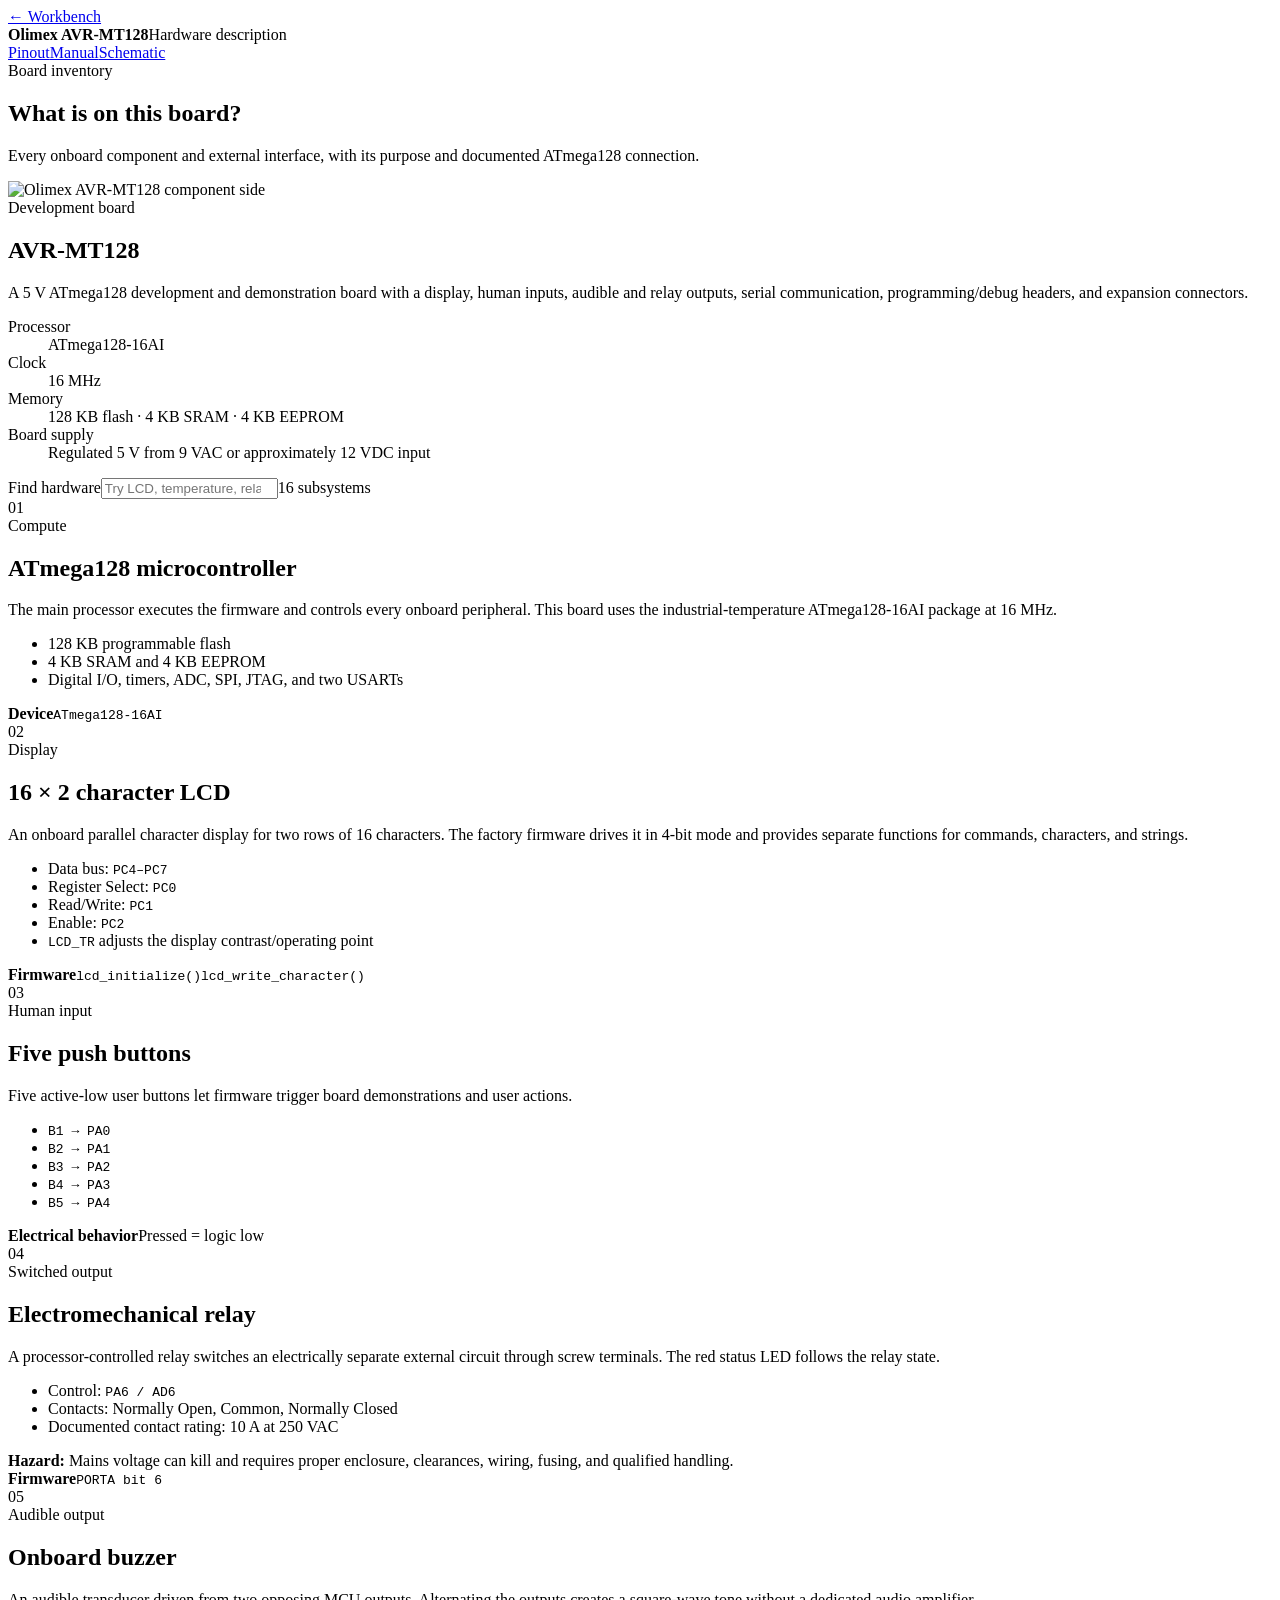
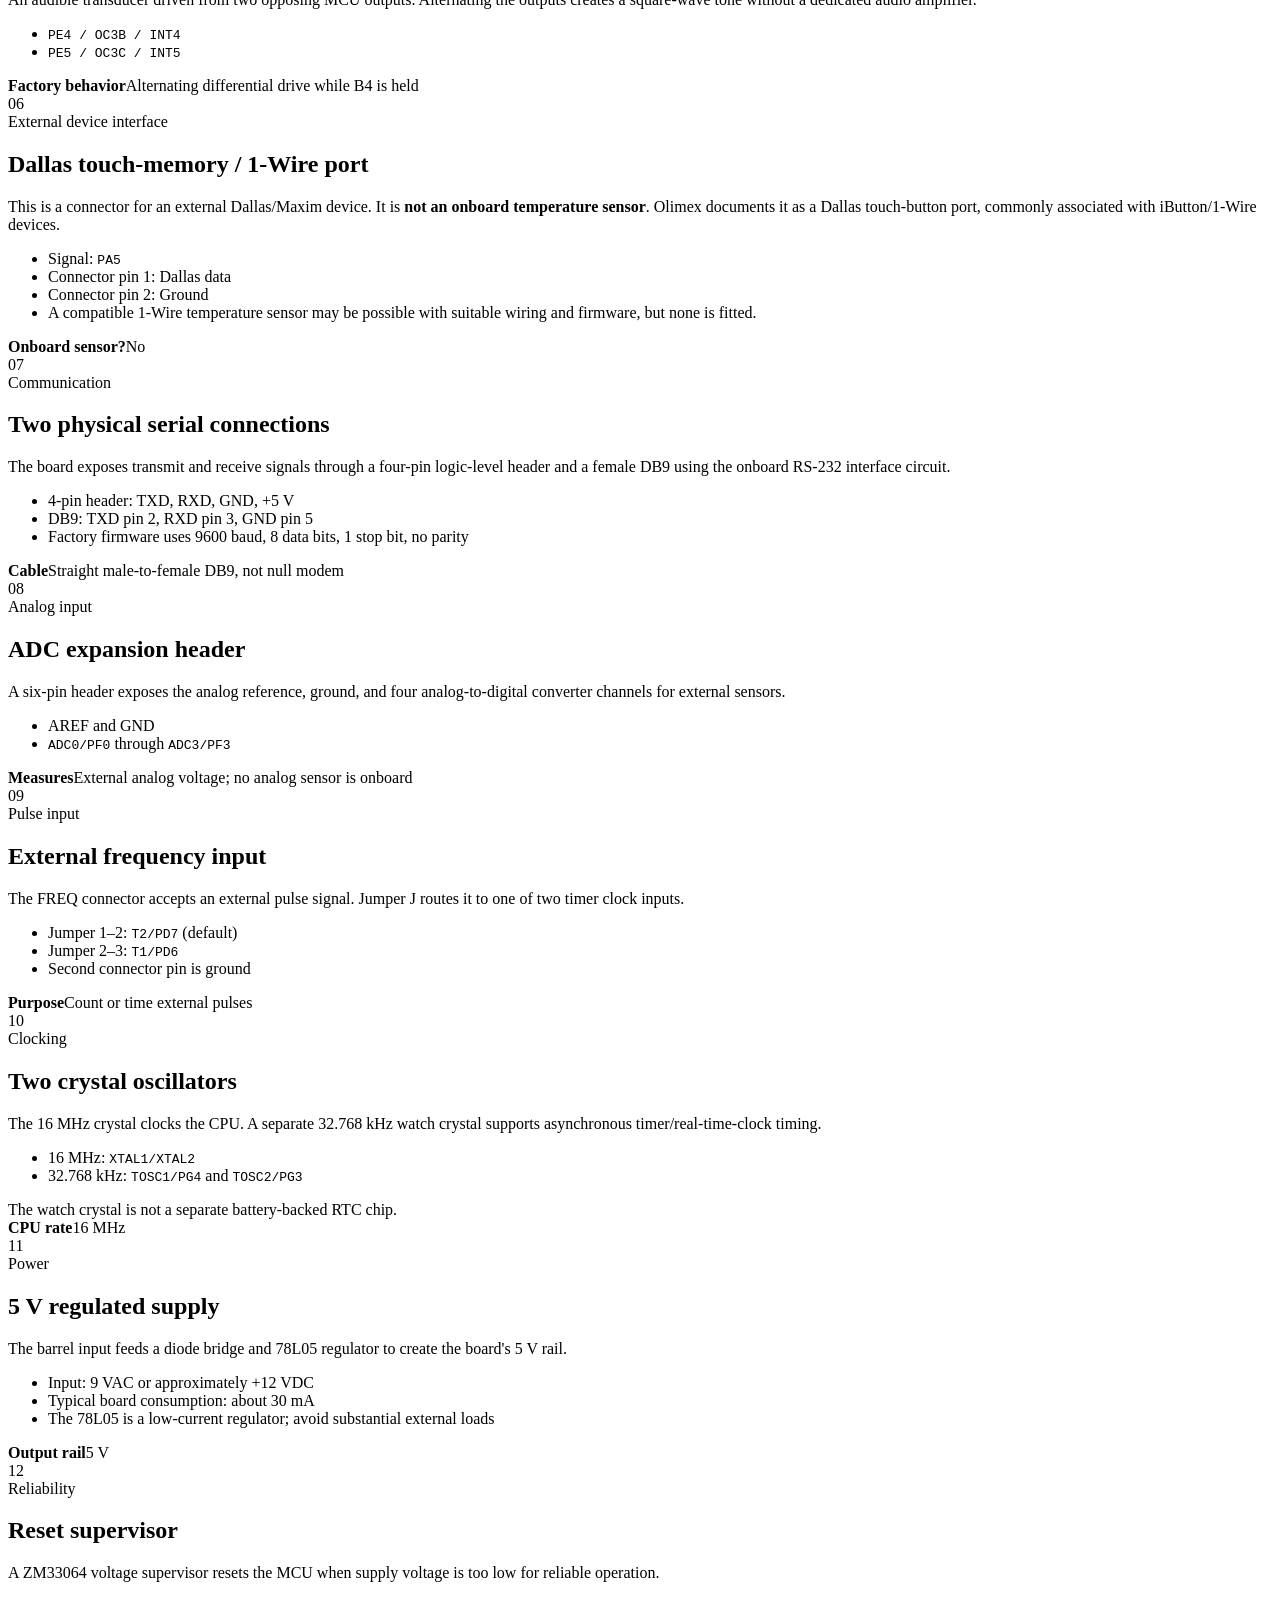
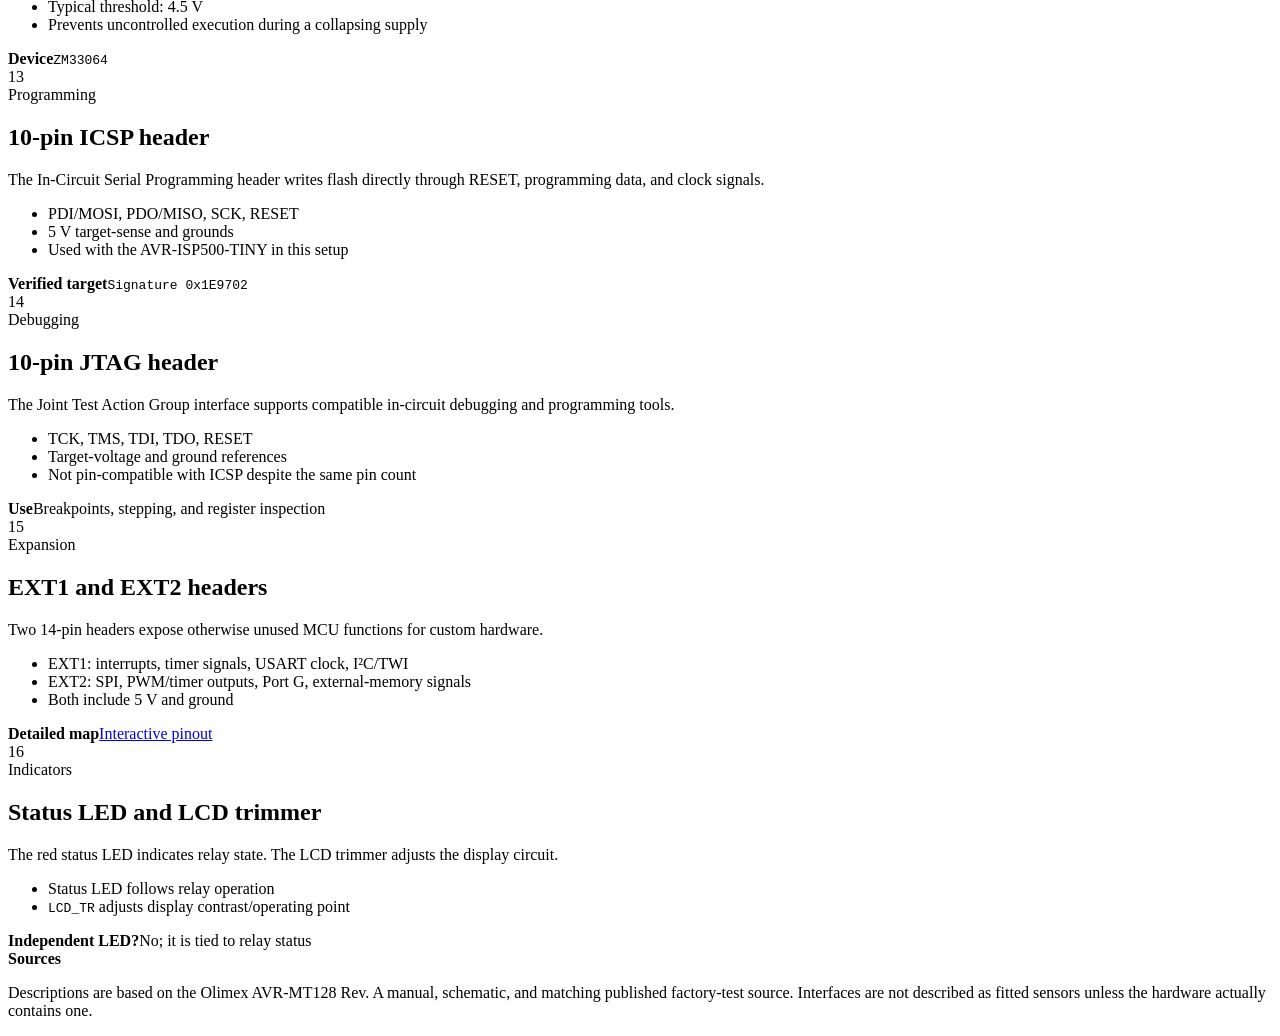
==== web-ide/static/descriptions/avr-mt128.html @ 9b322528 "Initial player piano controller release" ====
<!doctype html>
<html lang="en">
<head>
  <meta charset="utf-8">
  <meta name="viewport" content="width=device-width, initial-scale=1">
  <title>Olimex AVR-MT128 Hardware Description</title>
  <link rel="stylesheet" href="/descriptions/description.css">
</head>
<body>
  <header class="description-bar">
    <a href="/">← Workbench</a>
    <div><strong>Olimex AVR-MT128</strong><span>Hardware description</span></div>
    <nav><a href="/pinouts/avr-mt128.html">Pinout</a><a href="/docs-html/olimex-avr-mt128-manual/page-001.html">Manual</a><a href="/docs-html/olimex-avr-mt128-schematic/page-001.html">Schematic</a></nav>
  </header>
  <main>
    <section class="description-intro">
      <div><span class="eyebrow">Board inventory</span><h1>What is on this board?</h1></div>
      <p>Every onboard component and external interface, with its purpose and documented ATmega128 connection.</p>
    </section>
    <section class="overview">
      <div class="board-photo"><img src="/images/avr-mt128-rear.jpg" alt="Olimex AVR-MT128 component side"></div>
      <div class="overview-copy"><span class="type-label">Development board</span><h2>AVR-MT128</h2><p>A 5 V ATmega128 development and demonstration board with a display, human inputs, audible and relay outputs, serial communication, programming/debug headers, and expansion connectors.</p><dl><div><dt>Processor</dt><dd>ATmega128-16AI</dd></div><div><dt>Clock</dt><dd>16 MHz</dd></div><div><dt>Memory</dt><dd>128 KB flash · 4 KB SRAM · 4 KB EEPROM</dd></div><div><dt>Board supply</dt><dd>Regulated 5 V from 9 VAC or approximately 12 VDC input</dd></div></dl></div>
    </section>
    <section class="filter-bar"><label for="featureSearch">Find hardware</label><input id="featureSearch" type="search" placeholder="Try LCD, temperature, relay, serial, clock…"><span id="resultCount">16 subsystems</span></section>
    <section class="hardware-sections">
      <article class="hardware-card featured" data-search="processor cpu microcontroller atmega128 memory flash ram eeprom gpio"><div class="card-number">01</div><div class="card-copy"><span class="category">Compute</span><h2>ATmega128 microcontroller</h2><p>The main processor executes the firmware and controls every onboard peripheral. This board uses the industrial-temperature ATmega128-16AI package at 16 MHz.</p><ul><li>128 KB programmable flash</li><li>4 KB SRAM and 4 KB EEPROM</li><li>Digital I/O, timers, ADC, SPI, JTAG, and two USARTs</li></ul></div><div class="connection"><strong>Device</strong><code>ATmega128-16AI</code></div></article>
      <article class="hardware-card featured" data-search="lcd display screen 16x2 character text contrast backlight port c"><div class="card-number">02</div><div class="card-copy"><span class="category">Display</span><h2>16 × 2 character LCD</h2><p>An onboard parallel character display for two rows of 16 characters. The factory firmware drives it in 4-bit mode and provides separate functions for commands, characters, and strings.</p><ul><li>Data bus: <code>PC4–PC7</code></li><li>Register Select: <code>PC0</code></li><li>Read/Write: <code>PC1</code></li><li>Enable: <code>PC2</code></li><li><code>LCD_TR</code> adjusts the display contrast/operating point</li></ul></div><div class="connection"><strong>Firmware</strong><code>lcd_initialize()</code><code>lcd_write_character()</code></div></article>
      <article class="hardware-card" data-search="buttons push button keys input b1 b2 b3 b4 b5 active low port a"><div class="card-number">03</div><div class="card-copy"><span class="category">Human input</span><h2>Five push buttons</h2><p>Five active-low user buttons let firmware trigger board demonstrations and user actions.</p><ul><li><code>B1 → PA0</code></li><li><code>B2 → PA1</code></li><li><code>B3 → PA2</code></li><li><code>B4 → PA3</code></li><li><code>B5 → PA4</code></li></ul></div><div class="connection"><strong>Electrical behavior</strong><span>Pressed = logic low</span></div></article>
      <article class="hardware-card featured" data-search="relay switch output load normally open normally closed common no nc 10a 250vac led"><div class="card-number">04</div><div class="card-copy"><span class="category">Switched output</span><h2>Electromechanical relay</h2><p>A processor-controlled relay switches an electrically separate external circuit through screw terminals. The red status LED follows the relay state.</p><ul><li>Control: <code>PA6 / AD6</code></li><li>Contacts: Normally Open, Common, Normally Closed</li><li>Documented contact rating: 10 A at 250 VAC</li></ul><div class="safety"><strong>Hazard:</strong> Mains voltage can kill and requires proper enclosure, clearances, wiring, fusing, and qualified handling.</div></div><div class="connection"><strong>Firmware</strong><code>PORTA bit 6</code></div></article>
      <article class="hardware-card" data-search="buzzer sound audio tone piezo alarm pe4 pe5 oc3b oc3c"><div class="card-number">05</div><div class="card-copy"><span class="category">Audible output</span><h2>Onboard buzzer</h2><p>An audible transducer driven from two opposing MCU outputs. Alternating the outputs creates a square-wave tone without a dedicated audio amplifier.</p><ul><li><code>PE4 / OC3B / INT4</code></li><li><code>PE5 / OC3C / INT5</code></li></ul></div><div class="connection"><strong>Factory behavior</strong><span>Alternating differential drive while B4 is held</span></div></article>
      <article class="hardware-card correction" data-search="dallas one wire 1-wire ibutton touch memory temperature sensor ds18b20 pa5 connector not onboard"><div class="card-number">06</div><div class="card-copy"><span class="category">External device interface</span><h2>Dallas touch-memory / 1-Wire port</h2><p>This is a connector for an external Dallas/Maxim device. It is <strong>not an onboard temperature sensor</strong>. Olimex documents it as a Dallas touch-button port, commonly associated with iButton/1-Wire devices.</p><ul><li>Signal: <code>PA5</code></li><li>Connector pin 1: Dallas data</li><li>Connector pin 2: Ground</li><li>A compatible 1-Wire temperature sensor may be possible with suitable wiring and firmware, but none is fitted.</li></ul></div><div class="connection"><strong>Onboard sensor?</strong><span>No</span></div></article>
      <article class="hardware-card" data-search="serial rs232 uart usart db9 ttl tx rx communication computer 9600"><div class="card-number">07</div><div class="card-copy"><span class="category">Communication</span><h2>Two physical serial connections</h2><p>The board exposes transmit and receive signals through a four-pin logic-level header and a female DB9 using the onboard RS-232 interface circuit.</p><ul><li>4-pin header: TXD, RXD, GND, +5 V</li><li>DB9: TXD pin 2, RXD pin 3, GND pin 5</li><li>Factory firmware uses 9600 baud, 8 data bits, 1 stop bit, no parity</li></ul></div><div class="connection"><strong>Cable</strong><span>Straight male-to-female DB9, not null modem</span></div></article>
      <article class="hardware-card" data-search="adc analog digital converter aref inputs adc0 adc1 adc2 adc3 voltage measurement sensor"><div class="card-number">08</div><div class="card-copy"><span class="category">Analog input</span><h2>ADC expansion header</h2><p>A six-pin header exposes the analog reference, ground, and four analog-to-digital converter channels for external sensors.</p><ul><li>AREF and GND</li><li><code>ADC0/PF0</code> through <code>ADC3/PF3</code></li></ul></div><div class="connection"><strong>Measures</strong><span>External analog voltage; no analog sensor is onboard</span></div></article>
      <article class="hardware-card" data-search="frequency input counter pulse t1 t2 pd6 pd7 jumper j timer"><div class="card-number">09</div><div class="card-copy"><span class="category">Pulse input</span><h2>External frequency input</h2><p>The FREQ connector accepts an external pulse signal. Jumper J routes it to one of two timer clock inputs.</p><ul><li>Jumper 1–2: <code>T2/PD7</code> (default)</li><li>Jumper 2–3: <code>T1/PD6</code></li><li>Second connector pin is ground</li></ul></div><div class="connection"><strong>Purpose</strong><span>Count or time external pulses</span></div></article>
      <article class="hardware-card" data-search="clock crystal oscillator 16 mhz 32768 hz rtc real time timer async"><div class="card-number">10</div><div class="card-copy"><span class="category">Clocking</span><h2>Two crystal oscillators</h2><p>The 16 MHz crystal clocks the CPU. A separate 32.768 kHz watch crystal supports asynchronous timer/real-time-clock timing.</p><ul><li>16 MHz: <code>XTAL1/XTAL2</code></li><li>32.768 kHz: <code>TOSC1/PG4</code> and <code>TOSC2/PG3</code></li></ul><div class="note">The watch crystal is not a separate battery-backed RTC chip.</div></div><div class="connection"><strong>CPU rate</strong><span>16 MHz</span></div></article>
      <article class="hardware-card" data-search="power supply regulator 78l05 bridge rectifier 9vac 12vdc jack 5v current reset brownout"><div class="card-number">11</div><div class="card-copy"><span class="category">Power</span><h2>5 V regulated supply</h2><p>The barrel input feeds a diode bridge and 78L05 regulator to create the board's 5 V rail.</p><ul><li>Input: 9 VAC or approximately +12 VDC</li><li>Typical board consumption: about 30 mA</li><li>The 78L05 is a low-current regulator; avoid substantial external loads</li></ul></div><div class="connection"><strong>Output rail</strong><span>5 V</span></div></article>
      <article class="hardware-card" data-search="reset supervisor zm33064 brownout threshold 4.5v restart"><div class="card-number">12</div><div class="card-copy"><span class="category">Reliability</span><h2>Reset supervisor</h2><p>A ZM33064 voltage supervisor resets the MCU when supply voltage is too low for reliable operation.</p><ul><li>Typical threshold: 4.5 V</li><li>Prevents uncontrolled execution during a collapsing supply</li></ul></div><div class="connection"><strong>Device</strong><code>ZM33064</code></div></article>
      <article class="hardware-card" data-search="icsp isp programming flash programmer mosi miso sck reset 10 pin"><div class="card-number">13</div><div class="card-copy"><span class="category">Programming</span><h2>10-pin ICSP header</h2><p>The In-Circuit Serial Programming header writes flash directly through RESET, programming data, and clock signals.</p><ul><li>PDI/MOSI, PDO/MISO, SCK, RESET</li><li>5 V target-sense and grounds</li><li>Used with the AVR-ISP500-TINY in this setup</li></ul></div><div class="connection"><strong>Verified target</strong><code>Signature 0x1E9702</code></div></article>
      <article class="hardware-card" data-search="jtag debugger debug programming tck tms tdi tdo breakpoint 10 pin"><div class="card-number">14</div><div class="card-copy"><span class="category">Debugging</span><h2>10-pin JTAG header</h2><p>The Joint Test Action Group interface supports compatible in-circuit debugging and programming tools.</p><ul><li>TCK, TMS, TDI, TDO, RESET</li><li>Target-voltage and ground references</li><li>Not pin-compatible with ICSP despite the same pin count</li></ul></div><div class="connection"><strong>Use</strong><span>Breakpoints, stepping, and register inspection</span></div></article>
      <article class="hardware-card" data-search="extension headers ext1 ext2 gpio spi i2c timer pwm external memory unused pins"><div class="card-number">15</div><div class="card-copy"><span class="category">Expansion</span><h2>EXT1 and EXT2 headers</h2><p>Two 14-pin headers expose otherwise unused MCU functions for custom hardware.</p><ul><li>EXT1: interrupts, timer signals, USART clock, I²C/TWI</li><li>EXT2: SPI, PWM/timer outputs, Port G, external-memory signals</li><li>Both include 5 V and ground</li></ul></div><div class="connection"><strong>Detailed map</strong><a href="/pinouts/avr-mt128.html#ext1">Interactive pinout</a></div></article>
      <article class="hardware-card" data-search="led status red relay indicator lcd trimmer visual output"><div class="card-number">16</div><div class="card-copy"><span class="category">Indicators</span><h2>Status LED and LCD trimmer</h2><p>The red status LED indicates relay state. The LCD trimmer adjusts the display circuit.</p><ul><li>Status LED follows relay operation</li><li><code>LCD_TR</code> adjusts display contrast/operating point</li></ul></div><div class="connection"><strong>Independent LED?</strong><span>No; it is tied to relay status</span></div></article>
    </section>
    <section class="source-note"><strong>Sources</strong><p>Descriptions are based on the Olimex AVR-MT128 Rev. A manual, schematic, and matching published factory-test source. Interfaces are not described as fitted sensors unless the hardware actually contains one.</p></section>
  </main>
  <script src="/descriptions/description.js"></script>
</body>
</html>
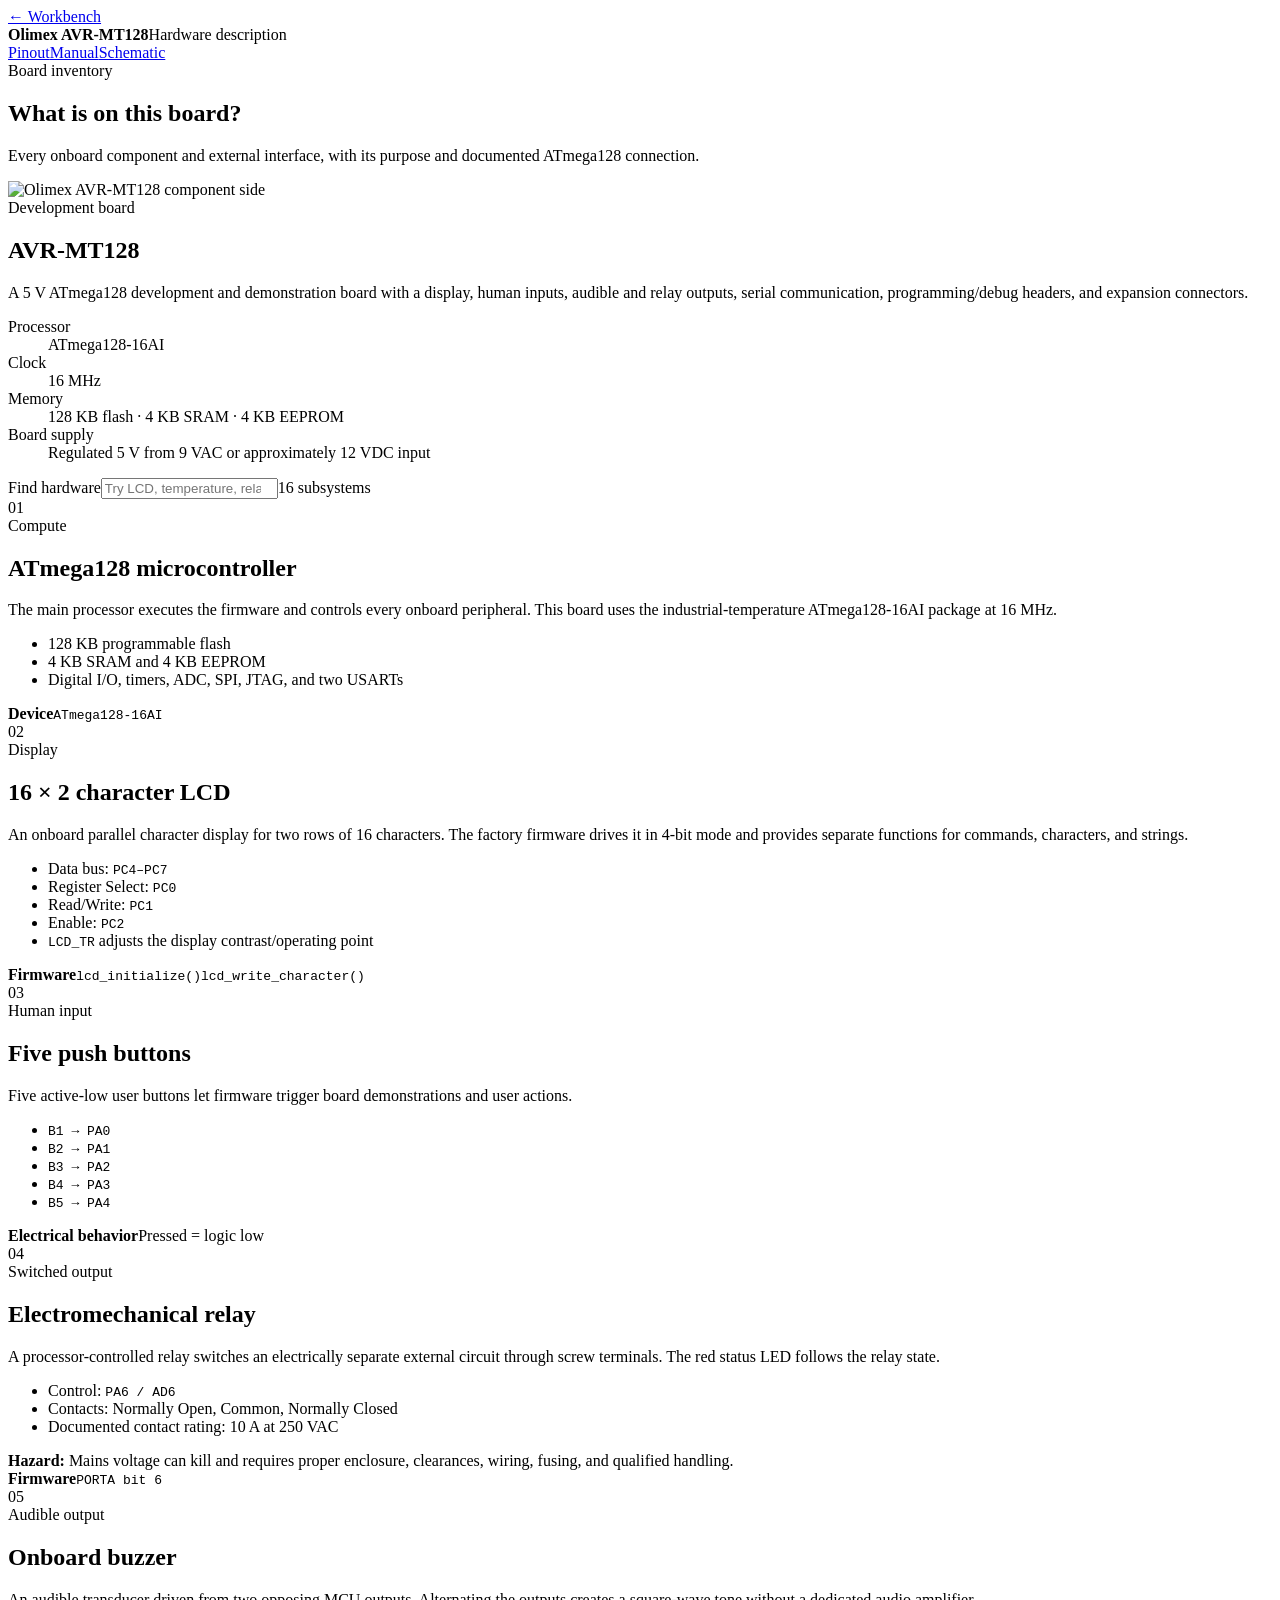
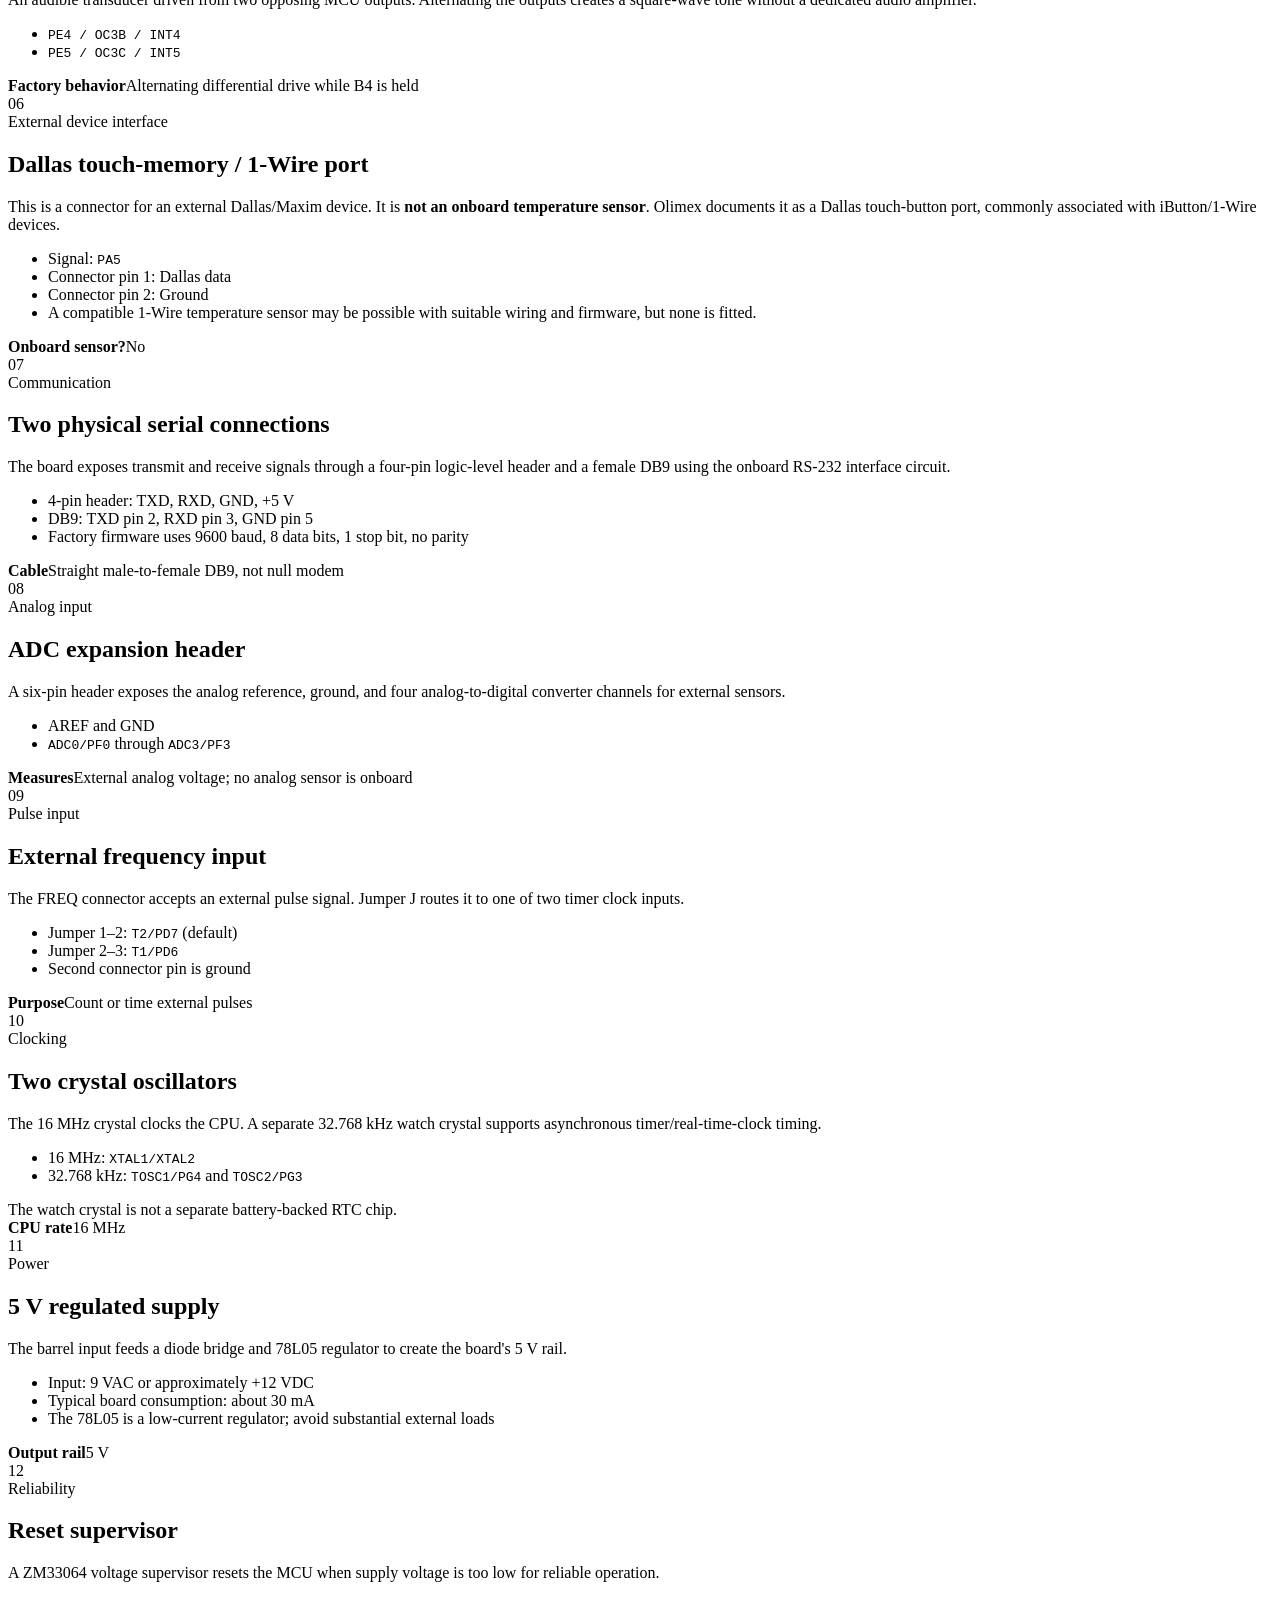
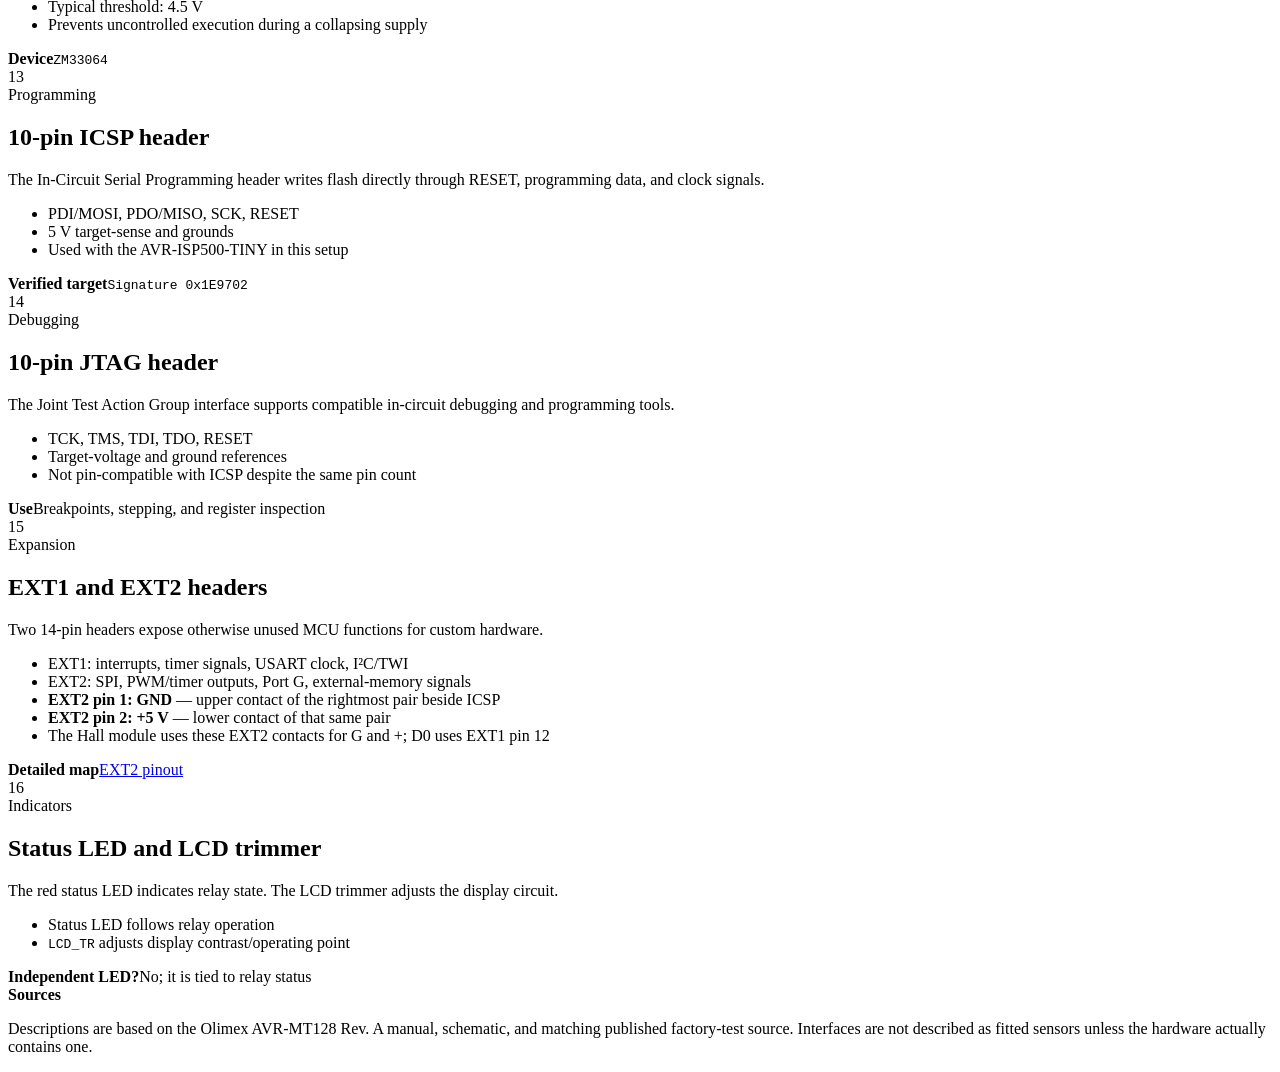
==== commit 42b5f073: "Document MT128 sensor power pins" ====
--- a/web-ide/static/descriptions/avr-mt128.html
+++ b/web-ide/static/descriptions/avr-mt128.html
@@ -37,7 +37,7 @@
       <article class="hardware-card" data-search="reset supervisor zm33064 brownout threshold 4.5v restart"><div class="card-number">12</div><div class="card-copy"><span class="category">Reliability</span><h2>Reset supervisor</h2><p>A ZM33064 voltage supervisor resets the MCU when supply voltage is too low for reliable operation.</p><ul><li>Typical threshold: 4.5 V</li><li>Prevents uncontrolled execution during a collapsing supply</li></ul></div><div class="connection"><strong>Device</strong><code>ZM33064</code></div></article>
       <article class="hardware-card" data-search="icsp isp programming flash programmer mosi miso sck reset 10 pin"><div class="card-number">13</div><div class="card-copy"><span class="category">Programming</span><h2>10-pin ICSP header</h2><p>The In-Circuit Serial Programming header writes flash directly through RESET, programming data, and clock signals.</p><ul><li>PDI/MOSI, PDO/MISO, SCK, RESET</li><li>5 V target-sense and grounds</li><li>Used with the AVR-ISP500-TINY in this setup</li></ul></div><div class="connection"><strong>Verified target</strong><code>Signature 0x1E9702</code></div></article>
       <article class="hardware-card" data-search="jtag debugger debug programming tck tms tdi tdo breakpoint 10 pin"><div class="card-number">14</div><div class="card-copy"><span class="category">Debugging</span><h2>10-pin JTAG header</h2><p>The Joint Test Action Group interface supports compatible in-circuit debugging and programming tools.</p><ul><li>TCK, TMS, TDI, TDO, RESET</li><li>Target-voltage and ground references</li><li>Not pin-compatible with ICSP despite the same pin count</li></ul></div><div class="connection"><strong>Use</strong><span>Breakpoints, stepping, and register inspection</span></div></article>
-      <article class="hardware-card" data-search="extension headers ext1 ext2 gpio spi i2c timer pwm external memory unused pins"><div class="card-number">15</div><div class="card-copy"><span class="category">Expansion</span><h2>EXT1 and EXT2 headers</h2><p>Two 14-pin headers expose otherwise unused MCU functions for custom hardware.</p><ul><li>EXT1: interrupts, timer signals, USART clock, I²C/TWI</li><li>EXT2: SPI, PWM/timer outputs, Port G, external-memory signals</li><li>Both include 5 V and ground</li></ul></div><div class="connection"><strong>Detailed map</strong><a href="/pinouts/avr-mt128.html#ext1">Interactive pinout</a></div></article>
+      <article class="hardware-card" data-search="extension headers ext1 ext2 gpio spi i2c timer pwm external memory unused pins ground gnd 5v sensor power"><div class="card-number">15</div><div class="card-copy"><span class="category">Expansion</span><h2>EXT1 and EXT2 headers</h2><p>Two 14-pin headers expose otherwise unused MCU functions for custom hardware.</p><ul><li>EXT1: interrupts, timer signals, USART clock, I²C/TWI</li><li>EXT2: SPI, PWM/timer outputs, Port G, external-memory signals</li><li><strong>EXT2 pin 1: GND</strong> — upper contact of the rightmost pair beside ICSP</li><li><strong>EXT2 pin 2: +5 V</strong> — lower contact of that same pair</li><li>The Hall module uses these EXT2 contacts for G and +; D0 uses EXT1 pin 12</li></ul></div><div class="connection"><strong>Detailed map</strong><a href="/pinouts/avr-mt128.html#ext2">EXT2 pinout</a></div></article>
       <article class="hardware-card" data-search="led status red relay indicator lcd trimmer visual output"><div class="card-number">16</div><div class="card-copy"><span class="category">Indicators</span><h2>Status LED and LCD trimmer</h2><p>The red status LED indicates relay state. The LCD trimmer adjusts the display circuit.</p><ul><li>Status LED follows relay operation</li><li><code>LCD_TR</code> adjusts display contrast/operating point</li></ul></div><div class="connection"><strong>Independent LED?</strong><span>No; it is tied to relay status</span></div></article>
     </section>
     <section class="source-note"><strong>Sources</strong><p>Descriptions are based on the Olimex AVR-MT128 Rev. A manual, schematic, and matching published factory-test source. Interfaces are not described as fitted sensors unless the hardware actually contains one.</p></section>
